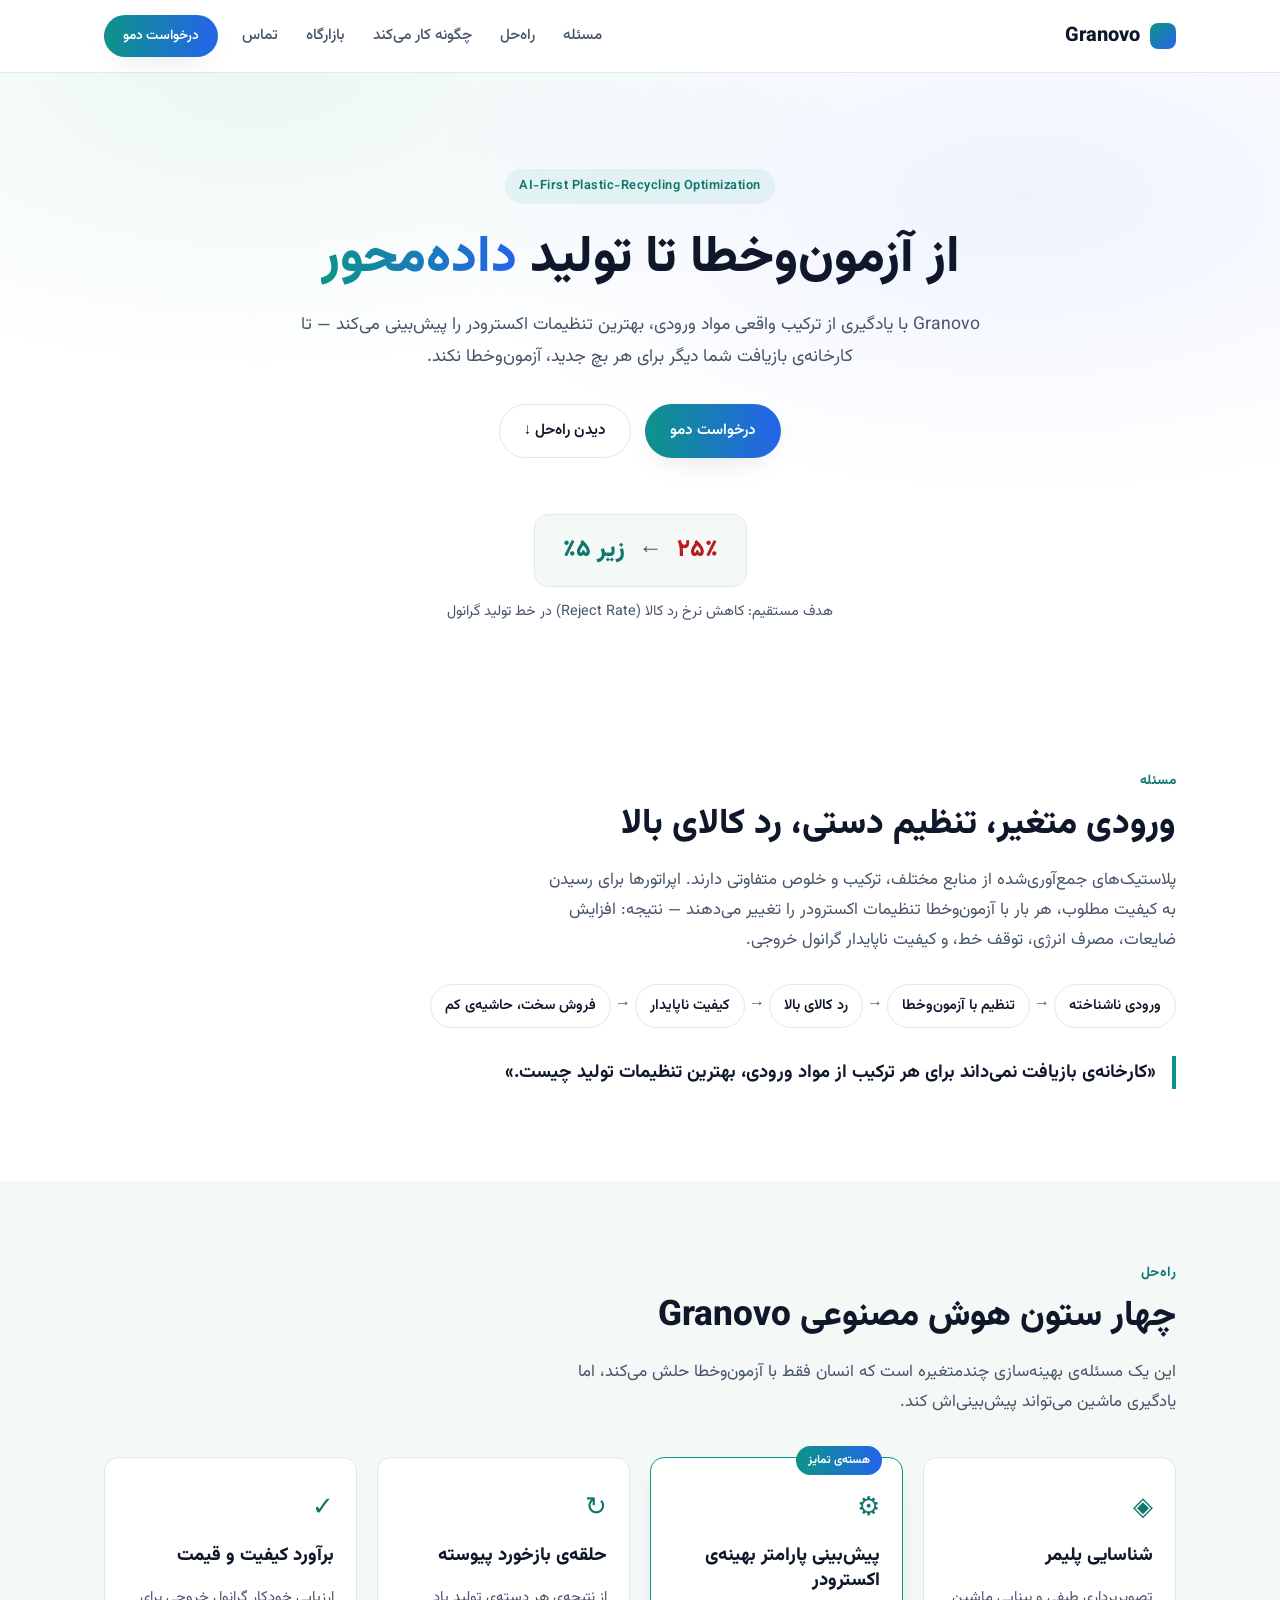
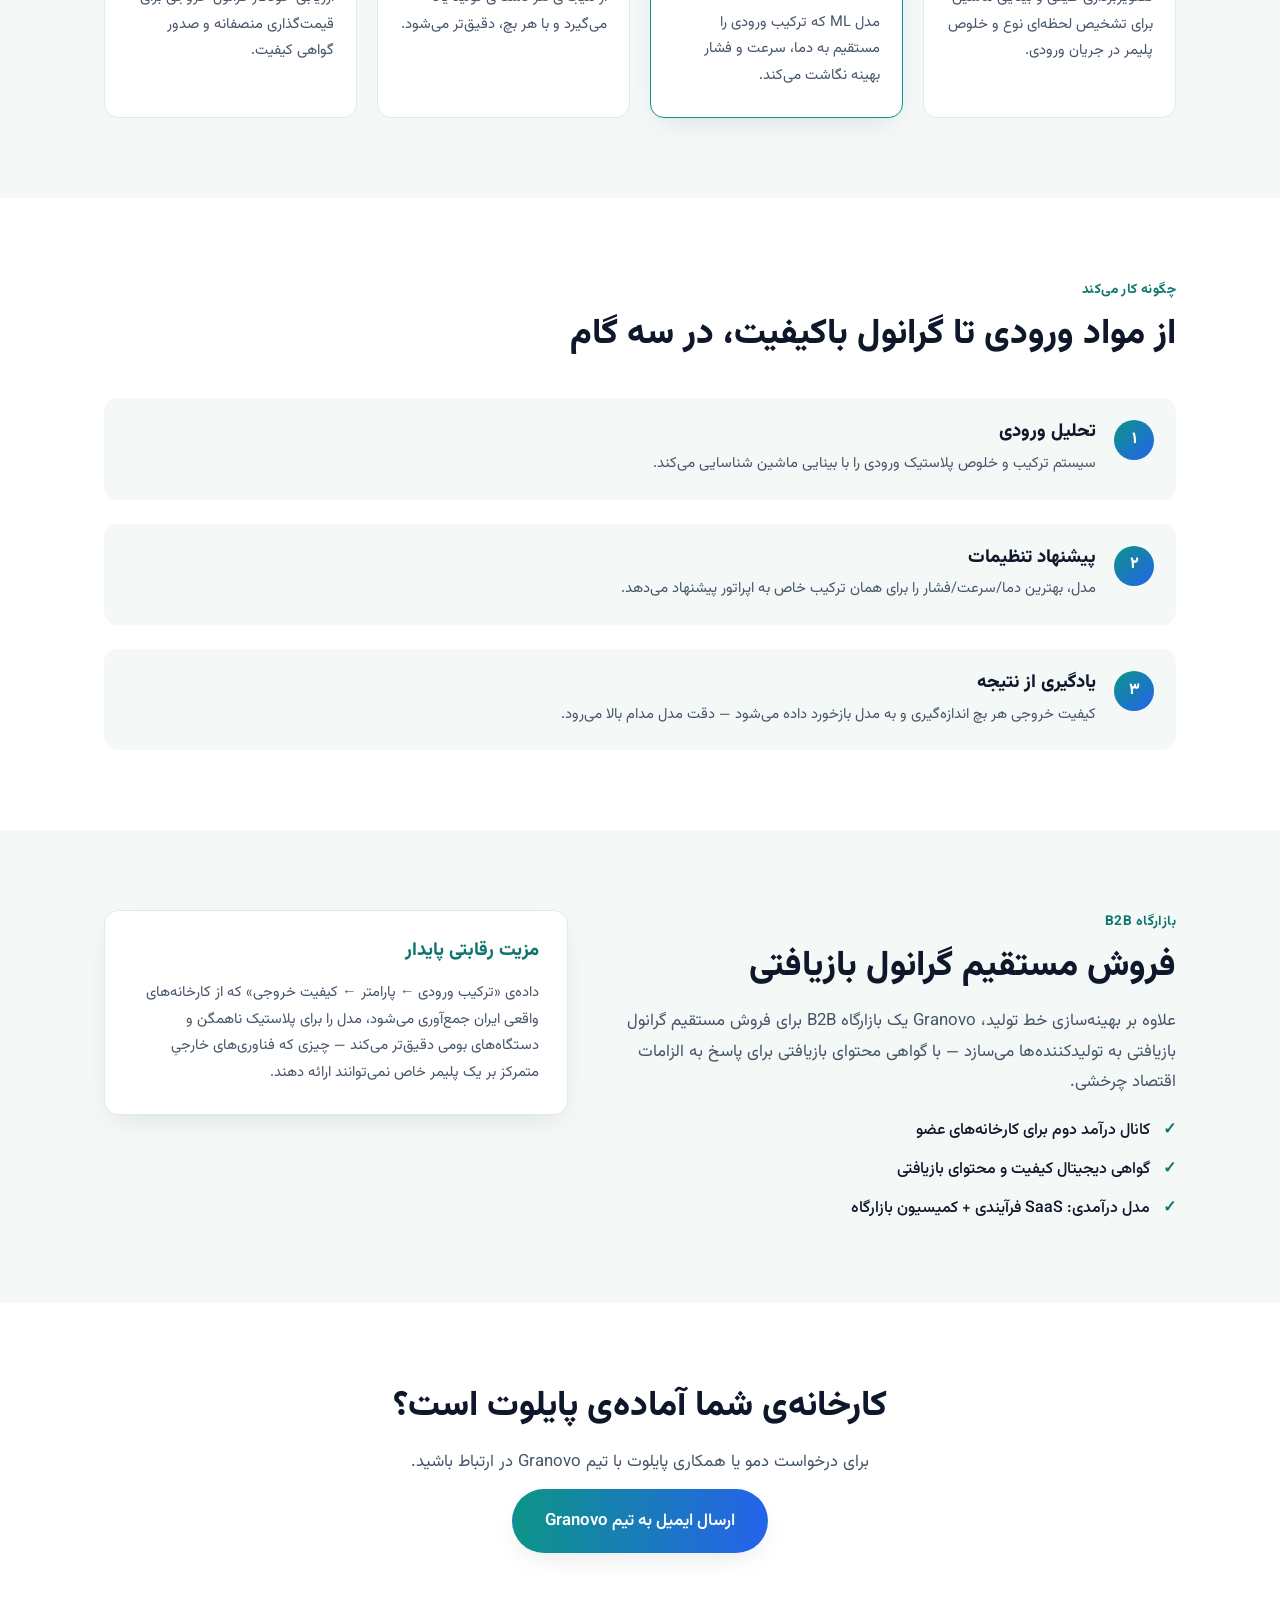
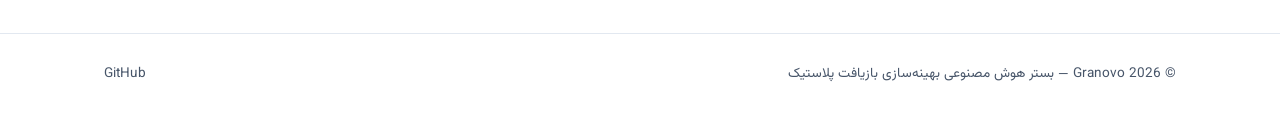
==== landing/index.html @ 6e132113 "Add 4 files" ====
<!DOCTYPE html>
<html lang="fa" dir="rtl">
<head>
<meta charset="UTF-8">
<meta name="viewport" content="width=device-width, initial-scale=1.0">
<title>Granovo — بستر هوش مصنوعی بهینه‌سازی بازیافت پلاستیک</title>
<meta name="description" content="Granovo با هوش مصنوعی، پارامتر بهینه‌ی تولید را برای هر ترکیب ورودی پیش‌بینی می‌کند تا رد کالا از ۲۵٪ به زیر ۵٪ برسد.">
<link rel="preconnect" href="https://fonts.googleapis.com">
<link rel="preconnect" href="https://fonts.gstatic.com" crossorigin>
<link href="https://fonts.googleapis.com/css2?family=Vazirmatn:wght@400;500;600;700;800&display=swap" rel="stylesheet">
<link rel="stylesheet" href="assets/style.css">
</head>
<body>

<header class="site-header">
  <div class="container header-inner">
    <a href="#" class="logo">
      <span class="logo-mark" aria-hidden="true"></span>
      Granovo
    </a>
    <nav class="nav" id="nav">
      <a href="#problem">مسئله</a>
      <a href="#solution">راه‌حل</a>
      <a href="#how">چگونه کار می‌کند</a>
      <a href="#marketplace">بازارگاه</a>
      <a href="#contact">تماس</a>
    </nav>
    <a href="#contact" class="btn btn-primary btn-sm">درخواست دمو</a>
    <button class="nav-toggle" id="navToggle" aria-label="باز کردن منو" aria-expanded="false">
      <span></span><span></span><span></span>
    </button>
  </div>
</header>

<main>

  <!-- Hero -->
  <section class="hero">
    <div class="container hero-inner">
      <p class="eyebrow">AI-First Plastic-Recycling Optimization</p>
      <h1>از آزمون‌وخطا تا تولید <span class="text-gradient">داده‌محور</span></h1>
      <p class="hero-sub">
        Granovo با یادگیری از ترکیب واقعی مواد ورودی، بهترین تنظیمات اکسترودر را پیش‌بینی می‌کند —
        تا کارخانه‌ی بازیافت شما دیگر برای هر بچ جدید، آزمون‌وخطا نکند.
      </p>
      <div class="hero-cta">
        <a href="#contact" class="btn btn-primary">درخواست دمو</a>
        <a href="#solution" class="btn btn-ghost">دیدن راه‌حل ↓</a>
      </div>

      <div class="hero-metric">
        <div class="metric-box">
          <span class="metric-from">۲۵٪</span>
          <span class="metric-arrow">←</span>
          <span class="metric-to">زیر ۵٪</span>
        </div>
        <p>هدف مستقیم: کاهش نرخ رد کالا (Reject Rate) در خط تولید گرانول</p>
      </div>
    </div>
  </section>

  <!-- Problem -->
  <section class="section" id="problem">
    <div class="container">
      <p class="section-eyebrow">مسئله</p>
      <h2>ورودی متغیر، تنظیم دستی، رد کالای بالا</h2>
      <p class="section-lead">
        پلاستیک‌های جمع‌آوری‌شده از منابع مختلف، ترکیب و خلوص متفاوتی دارند. اپراتورها برای رسیدن به
        کیفیت مطلوب، هر بار با آزمون‌وخطا تنظیمات اکسترودر را تغییر می‌دهند — نتیجه: افزایش ضایعات،
        مصرف انرژی، توقف خط، و کیفیت ناپایدار گرانول خروجی.
      </p>
      <div class="loop-diagram">
        <span>ورودی ناشناخته</span>
        <span class="loop-arrow">→</span>
        <span>تنظیم با آزمون‌وخطا</span>
        <span class="loop-arrow">→</span>
        <span>رد کالای بالا</span>
        <span class="loop-arrow">→</span>
        <span>کیفیت ناپایدار</span>
        <span class="loop-arrow">→</span>
        <span>فروش سخت، حاشیه‌ی کم</span>
      </div>
      <p class="problem-statement">
        «کارخانه‌ی بازیافت نمی‌داند برای هر ترکیب از مواد ورودی، بهترین تنظیمات تولید چیست.»
      </p>
    </div>
  </section>

  <!-- Solution / AI Columns -->
  <section class="section section-alt" id="solution">
    <div class="container">
      <p class="section-eyebrow">راه‌حل</p>
      <h2>چهار ستون هوش مصنوعی Granovo</h2>
      <p class="section-lead">
        این یک مسئله‌ی بهینه‌سازی چندمتغیره است که انسان فقط با آزمون‌وخطا حلش می‌کند، اما یادگیری
        ماشین می‌تواند پیش‌بینی‌اش کند.
      </p>

      <div class="cards-grid">
        <div class="card">
          <div class="card-icon" aria-hidden="true">◈</div>
          <h3>شناسایی پلیمر</h3>
          <p>تصویربرداری طیفی و بینایی ماشین برای تشخیص لحظه‌ای نوع و خلوص پلیمر در جریان ورودی.</p>
        </div>
        <div class="card card-highlight">
          <div class="card-badge">هسته‌ی تمایز</div>
          <div class="card-icon" aria-hidden="true">⚙</div>
          <h3>پیش‌بینی پارامتر بهینه‌ی اکسترودر</h3>
          <p>مدل ML که ترکیب ورودی را مستقیم به دما، سرعت و فشار بهینه نگاشت می‌کند.</p>
        </div>
        <div class="card">
          <div class="card-icon" aria-hidden="true">↻</div>
          <h3>حلقه‌ی بازخورد پیوسته</h3>
          <p>از نتیجه‌ی هر دسته‌ی تولید یاد می‌گیرد و با هر بچ، دقیق‌تر می‌شود.</p>
        </div>
        <div class="card">
          <div class="card-icon" aria-hidden="true">✓</div>
          <h3>برآورد کیفیت و قیمت</h3>
          <p>ارزیابی خودکار گرانول خروجی برای قیمت‌گذاری منصفانه و صدور گواهی کیفیت.</p>
        </div>
      </div>
    </div>
  </section>

  <!-- How it works -->
  <section class="section" id="how">
    <div class="container">
      <p class="section-eyebrow">چگونه کار می‌کند</p>
      <h2>از مواد ورودی تا گرانول باکیفیت، در سه گام</h2>

      <ol class="steps">
        <li>
          <span class="step-num">۱</span>
          <div>
            <h3>تحلیل ورودی</h3>
            <p>سیستم ترکیب و خلوص پلاستیک ورودی را با بینایی ماشین شناسایی می‌کند.</p>
          </div>
        </li>
        <li>
          <span class="step-num">۲</span>
          <div>
            <h3>پیشنهاد تنظیمات</h3>
            <p>مدل، بهترین دما/سرعت/فشار را برای همان ترکیب خاص به اپراتور پیشنهاد می‌دهد.</p>
          </div>
        </li>
        <li>
          <span class="step-num">۳</span>
          <div>
            <h3>یادگیری از نتیجه</h3>
            <p>کیفیت خروجی هر بچ اندازه‌گیری و به مدل بازخورد داده می‌شود — دقت مدل مدام بالا می‌رود.</p>
          </div>
        </li>
      </ol>
    </div>
  </section>

  <!-- Marketplace -->
  <section class="section section-alt" id="marketplace">
    <div class="container marketplace-inner">
      <div>
        <p class="section-eyebrow">بازارگاه B2B</p>
        <h2>فروش مستقیم گرانول بازیافتی</h2>
        <p class="section-lead">
          علاوه بر بهینه‌سازی خط تولید، Granovo یک بازارگاه B2B برای فروش مستقیم گرانول بازیافتی
          به تولیدکننده‌ها می‌سازد — با گواهی محتوای بازیافتی برای پاسخ به الزامات اقتصاد چرخشی.
        </p>
        <ul class="check-list">
          <li>کانال درآمد دوم برای کارخانه‌های عضو</li>
          <li>گواهی دیجیتال کیفیت و محتوای بازیافتی</li>
          <li>مدل درآمدی: SaaS فرآیندی + کمیسیون بازارگاه</li>
        </ul>
      </div>
      <div class="moat-box">
        <h3>مزیت رقابتی پایدار</h3>
        <p>
          داده‌ی «ترکیب ورودی ← پارامتر ← کیفیت خروجی» که از کارخانه‌های واقعی ایران جمع‌آوری می‌شود،
          مدل را برای پلاستیک ناهمگن و دستگاه‌های بومی دقیق‌تر می‌کند — چیزی که فناوری‌های خارجیِ
          متمرکز بر یک پلیمر خاص نمی‌توانند ارائه دهند.
        </p>
      </div>
    </div>
  </section>

  <!-- Contact -->
  <section class="section contact" id="contact">
    <div class="container contact-inner">
      <h2>کارخانه‌ی شما آماده‌ی پایلوت است؟</h2>
      <p class="section-lead">برای درخواست دمو یا همکاری پایلوت با تیم Granovo در ارتباط باشید.</p>
      <a href="mailto:hello@granovo.ir" class="btn btn-primary btn-lg">ارسال ایمیل به تیم Granovo</a>
    </div>
  </section>

</main>

<footer class="site-footer">
  <div class="container footer-inner">
    <span>© <span id="year"></span> Granovo — بستر هوش مصنوعی بهینه‌سازی بازیافت پلاستیک</span>
    <a href="https://github.com/massoudsh/Granovo" target="_blank" rel="noopener">GitHub</a>
  </div>
</footer>

<script src="assets/script.js"></script>
</body>
</html>
---- landing/assets/style.css ----
:root {
  --teal: #0d9488;
  --teal-dark: #0f766e;
  --blue: #2563eb;
  --ink: #0f172a;
  --ink-soft: #475569;
  --bg: #ffffff;
  --bg-alt: #f4f8f7;
  --border: #e2e8f0;
  --radius: 14px;
  --max-w: 1120px;
  --shadow: 0 10px 30px -12px rgba(15, 23, 42, 0.15);
}

* { box-sizing: border-box; }

html { scroll-behavior: smooth; }

body {
  margin: 0;
  font-family: "Vazirmatn", Tahoma, sans-serif;
  color: var(--ink);
  background: var(--bg);
  line-height: 1.8;
}

.container {
  max-width: var(--max-w);
  margin: 0 auto;
  padding: 0 24px;
}

h1, h2, h3 { font-weight: 800; line-height: 1.35; margin: 0 0 16px; }
h2 { font-size: clamp(1.6rem, 3vw, 2.2rem); }
h3 { font-size: 1.15rem; }
p { color: var(--ink-soft); margin: 0 0 12px; }

a { color: inherit; text-decoration: none; }

.text-gradient {
  background: linear-gradient(90deg, var(--teal), var(--blue));
  -webkit-background-clip: text;
  background-clip: text;
  color: transparent;
}

/* Buttons */
.btn {
  display: inline-flex;
  align-items: center;
  gap: 8px;
  padding: 12px 24px;
  border-radius: 999px;
  font-weight: 600;
  font-size: 0.95rem;
  transition: transform 0.15s ease, box-shadow 0.15s ease, background 0.15s ease;
  border: 1px solid transparent;
  cursor: pointer;
}
.btn-primary {
  background: linear-gradient(90deg, var(--teal), var(--blue));
  color: #fff;
  box-shadow: var(--shadow);
}
.btn-primary:hover { transform: translateY(-2px); }
.btn-ghost {
  background: transparent;
  color: var(--ink);
  border-color: var(--border);
}
.btn-ghost:hover { background: var(--bg-alt); }
.btn-sm { padding: 8px 18px; font-size: 0.85rem; }
.btn-lg { padding: 16px 32px; font-size: 1.05rem; }

/* Header */
.site-header {
  position: sticky;
  top: 0;
  z-index: 50;
  background: rgba(255,255,255,0.85);
  backdrop-filter: blur(10px);
  border-bottom: 1px solid var(--border);
}
.header-inner {
  display: flex;
  align-items: center;
  gap: 24px;
  height: 72px;
}
.logo {
  display: flex;
  align-items: center;
  gap: 10px;
  font-weight: 800;
  font-size: 1.25rem;
  margin-left: auto;
}
.logo-mark {
  width: 26px;
  height: 26px;
  border-radius: 8px;
  background: linear-gradient(135deg, var(--teal), var(--blue));
  display: inline-block;
}
.nav {
  display: flex;
  gap: 28px;
  margin-right: auto;
}
.nav a { color: var(--ink-soft); font-weight: 500; font-size: 0.95rem; }
.nav a:hover { color: var(--teal-dark); }

.nav-toggle {
  display: none;
  flex-direction: column;
  gap: 5px;
  background: none;
  border: none;
  cursor: pointer;
  padding: 6px;
}
.nav-toggle span {
  width: 22px;
  height: 2px;
  background: var(--ink);
  border-radius: 2px;
}

/* Hero */
.hero {
  padding: 96px 0 64px;
  background:
    radial-gradient(600px 300px at 20% 0%, rgba(13,148,136,0.08), transparent),
    radial-gradient(600px 300px at 80% 20%, rgba(37,99,235,0.08), transparent);
}
.hero-inner { text-align: center; max-width: 760px; }
.eyebrow {
  display: inline-block;
  font-size: 0.8rem;
  letter-spacing: 0.04em;
  color: var(--teal-dark);
  background: rgba(13,148,136,0.08);
  padding: 6px 14px;
  border-radius: 999px;
  margin-bottom: 20px;
  font-weight: 600;
}
.hero h1 { font-size: clamp(2rem, 5vw, 3.2rem); }
.hero-sub { font-size: 1.1rem; margin-bottom: 32px; }
.hero-cta { display: flex; gap: 14px; justify-content: center; flex-wrap: wrap; margin-bottom: 56px; }

.hero-metric { display: flex; flex-direction: column; align-items: center; gap: 12px; }
.metric-box {
  display: flex;
  align-items: center;
  gap: 14px;
  font-weight: 800;
  font-size: 1.5rem;
  padding: 14px 28px;
  border-radius: var(--radius);
  background: var(--bg-alt);
  border: 1px solid var(--border);
}
.metric-from { color: #b91c1c; }
.metric-to { color: var(--teal-dark); }
.metric-arrow { color: var(--ink-soft); font-weight: 400; }
.hero-metric p { font-size: 0.9rem; margin: 0; }

/* Sections */
.section { padding: 80px 0; }
.section-alt { background: var(--bg-alt); }
.section-eyebrow {
  color: var(--teal-dark);
  font-weight: 700;
  font-size: 0.85rem;
  letter-spacing: 0.03em;
  margin-bottom: 8px;
}
.section-lead { max-width: 640px; font-size: 1.05rem; }

/* Problem loop */
.loop-diagram {
  display: flex;
  flex-wrap: wrap;
  gap: 8px 4px;
  align-items: center;
  margin: 28px 0;
  font-weight: 600;
}
.loop-diagram span:not(.loop-arrow) {
  background: #fff;
  border: 1px solid var(--border);
  padding: 8px 14px;
  border-radius: 999px;
  font-size: 0.9rem;
}
.loop-arrow { color: var(--ink-soft); font-weight: 400; }
.problem-statement {
  font-size: 1.15rem;
  font-weight: 700;
  color: var(--ink);
  border-right: 4px solid var(--teal);
  padding-right: 16px;
  margin-top: 24px;
}

/* Cards */
.cards-grid {
  display: grid;
  grid-template-columns: repeat(auto-fit, minmax(230px, 1fr));
  gap: 20px;
  margin-top: 40px;
}
.card {
  position: relative;
  background: #fff;
  border: 1px solid var(--border);
  border-radius: var(--radius);
  padding: 28px 22px;
  transition: transform 0.15s ease, box-shadow 0.15s ease;
}
.card:hover { transform: translateY(-4px); box-shadow: var(--shadow); }
.card-highlight { border-color: var(--teal); box-shadow: var(--shadow); }
.card-badge {
  position: absolute;
  top: -12px;
  right: 20px;
  background: linear-gradient(90deg, var(--teal), var(--blue));
  color: #fff;
  font-size: 0.72rem;
  padding: 4px 12px;
  border-radius: 999px;
  font-weight: 700;
}
.card-icon {
  font-size: 1.6rem;
  color: var(--teal-dark);
  margin-bottom: 12px;
}
.card p { font-size: 0.92rem; margin: 0; }

/* Steps */
.steps {
  list-style: none;
  padding: 0;
  margin: 40px 0 0;
  display: grid;
  gap: 24px;
}
.steps li {
  display: flex;
  gap: 18px;
  align-items: flex-start;
  background: var(--bg-alt);
  padding: 22px;
  border-radius: var(--radius);
}
.step-num {
  flex: none;
  width: 40px;
  height: 40px;
  display: flex;
  align-items: center;
  justify-content: center;
  border-radius: 50%;
  background: linear-gradient(135deg, var(--teal), var(--blue));
  color: #fff;
  font-weight: 800;
}
.steps h3 { margin-bottom: 6px; }
.steps p { margin: 0; font-size: 0.92rem; }

/* Marketplace */
.marketplace-inner {
  display: grid;
  grid-template-columns: 1.1fr 0.9fr;
  gap: 40px;
  align-items: start;
}
.check-list { list-style: none; padding: 0; margin: 20px 0 0; display: grid; gap: 10px; }
.check-list li {
  padding-right: 26px;
  position: relative;
  font-weight: 500;
  color: var(--ink);
}
.check-list li::before {
  content: "✓";
  position: absolute;
  right: 0;
  color: var(--teal-dark);
  font-weight: 800;
}
.moat-box {
  background: #fff;
  border: 1px solid var(--border);
  border-radius: var(--radius);
  padding: 28px;
  box-shadow: var(--shadow);
}
.moat-box h3 { color: var(--teal-dark); }
.moat-box p { font-size: 0.92rem; margin: 0; }

/* Contact */
.contact { text-align: center; }
.contact-inner { max-width: 600px; margin: 0 auto; }

/* Footer */
.site-footer {
  border-top: 1px solid var(--border);
  padding: 28px 0;
}
.footer-inner {
  display: flex;
  justify-content: space-between;
  flex-wrap: wrap;
  gap: 12px;
  font-size: 0.85rem;
  color: var(--ink-soft);
}
.footer-inner a:hover { color: var(--teal-dark); }

/* Responsive */
@media (max-width: 860px) {
  .marketplace-inner { grid-template-columns: 1fr; }
}

@media (max-width: 720px) {
  .nav { display: none; }
  .nav-toggle { display: flex; }
  .header-inner .btn-sm { display: none; }
  .site-header.nav-open .nav {
    display: flex;
    flex-direction: column;
    position: absolute;
    top: 72px;
    right: 0;
    left: 0;
    background: #fff;
    padding: 20px 24px;
    border-bottom: 1px solid var(--border);
  }
}
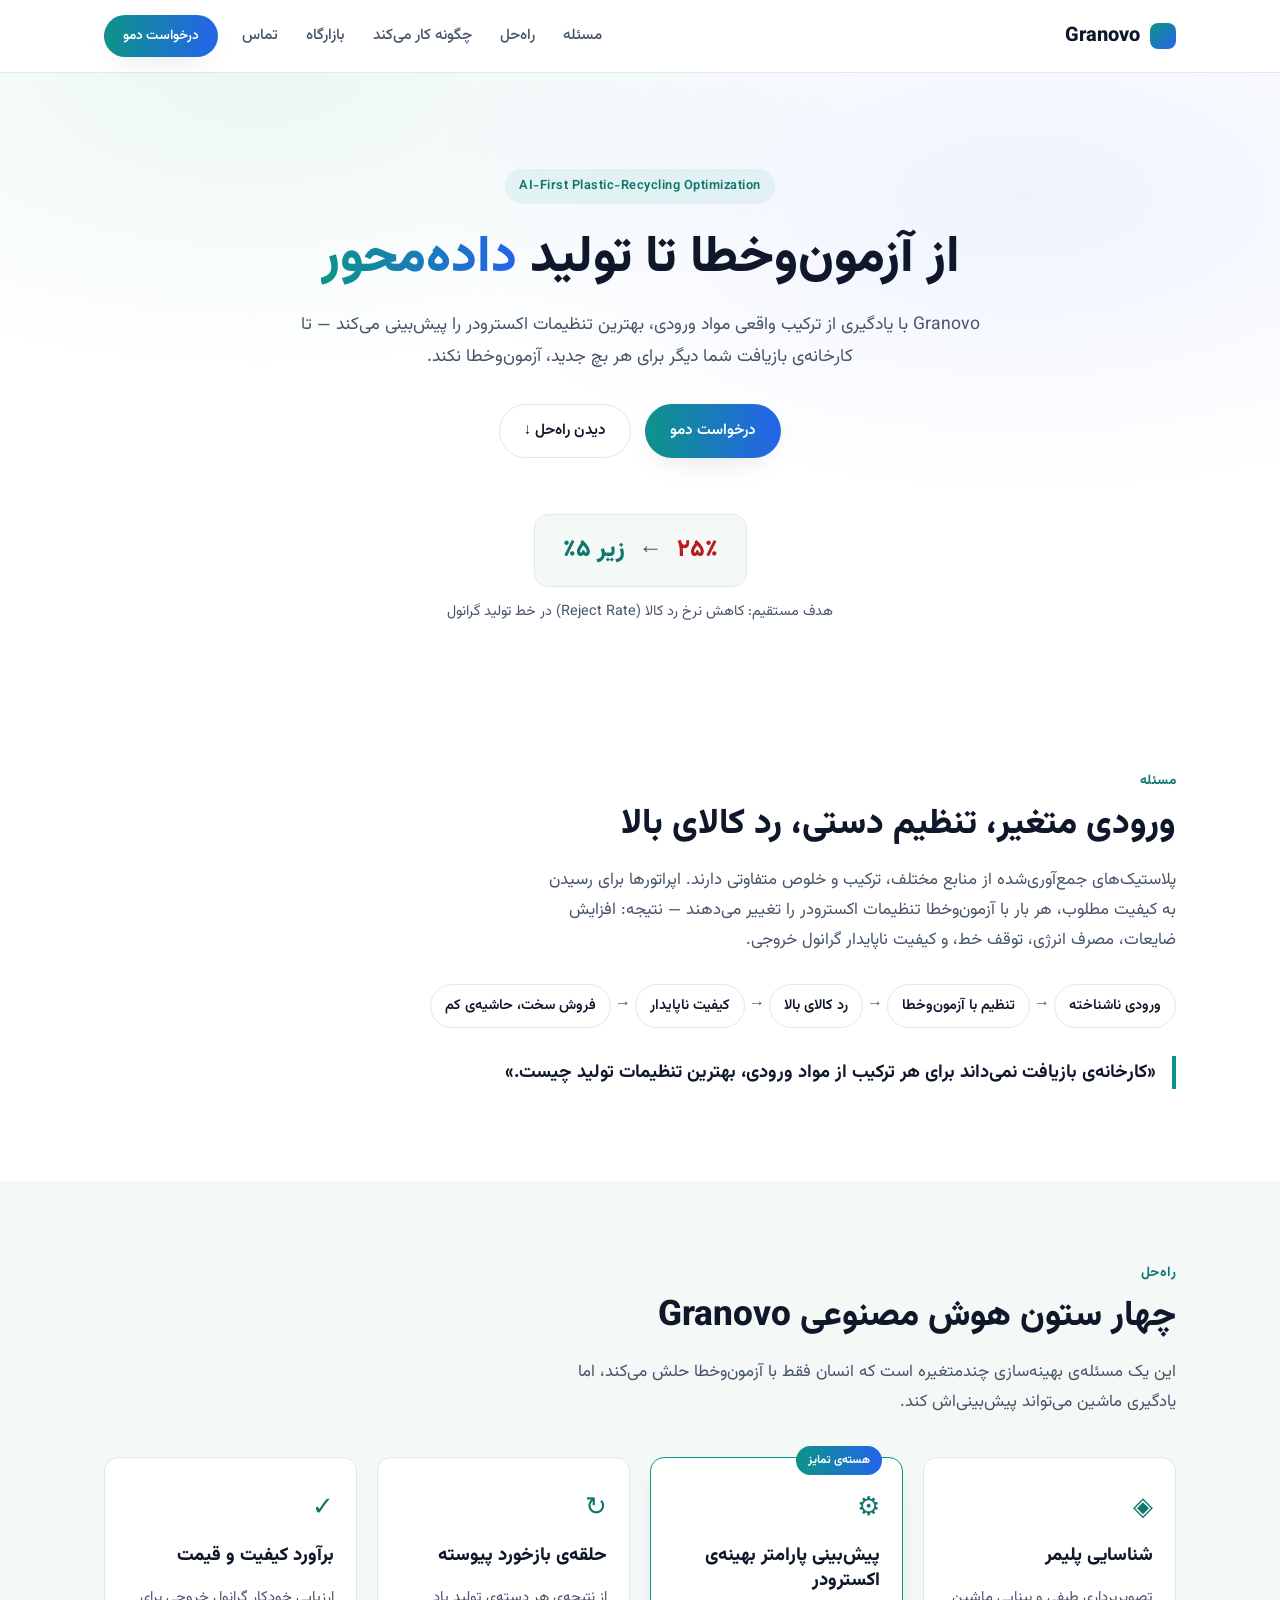
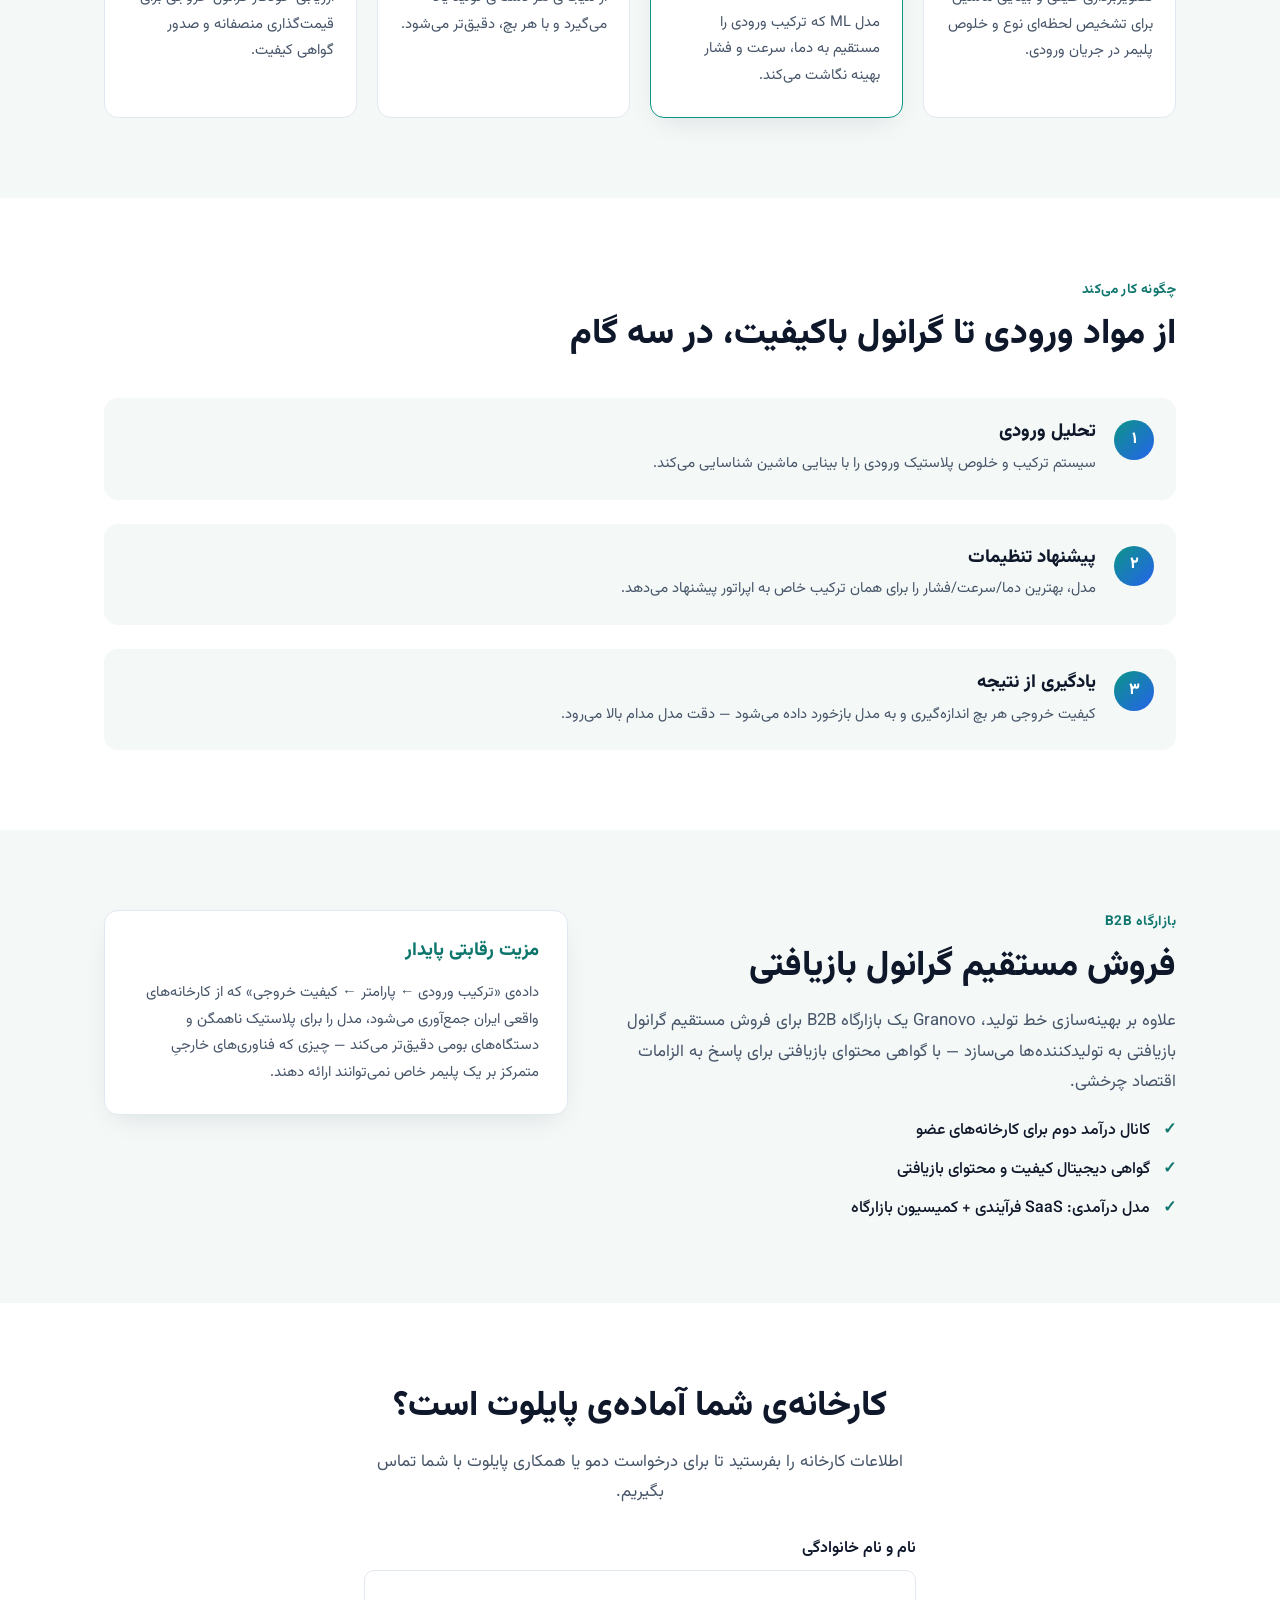
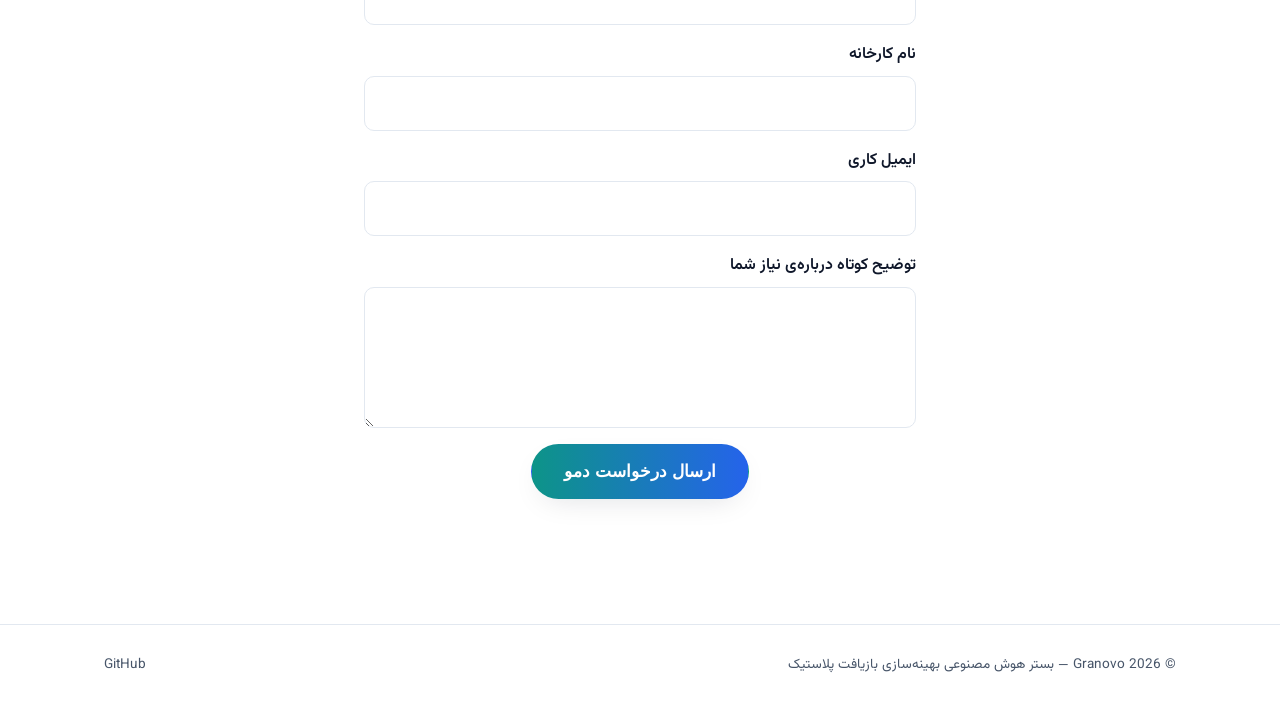
==== commit 8663413b: "feat: add pilot contact flow and technical foundation Add a validated static contact form, document " ====
--- a/landing/index.html
+++ b/landing/index.html
@@ -185,8 +185,27 @@
   <section class="section contact" id="contact">
     <div class="container contact-inner">
       <h2>کارخانه‌ی شما آماده‌ی پایلوت است؟</h2>
-      <p class="section-lead">برای درخواست دمو یا همکاری پایلوت با تیم Granovo در ارتباط باشید.</p>
-      <a href="mailto:hello@granovo.ir" class="btn btn-primary btn-lg">ارسال ایمیل به تیم Granovo</a>
+      <p class="section-lead">اطلاعات کارخانه را بفرستید تا برای درخواست دمو یا همکاری پایلوت با شما تماس بگیریم.</p>
+      <form class="contact-form" id="contactForm">
+        <label>
+          نام و نام خانوادگی
+          <input type="text" name="name" autocomplete="name" required>
+        </label>
+        <label>
+          نام کارخانه
+          <input type="text" name="company" autocomplete="organization" required>
+        </label>
+        <label>
+          ایمیل کاری
+          <input type="email" name="email" autocomplete="email" required>
+        </label>
+        <label>
+          توضیح کوتاه درباره‌ی نیاز شما
+          <textarea name="message" rows="4" required></textarea>
+        </label>
+        <button type="submit" class="btn btn-primary btn-lg">ارسال درخواست دمو</button>
+        <p class="form-status" id="formStatus" role="status" aria-live="polite"></p>
+      </form>
     </div>
   </section>
 
--- a/landing/assets/style.css
+++ b/landing/assets/style.css
@@ -304,6 +304,30 @@
 /* Contact */
 .contact { text-align: center; }
 .contact-inner { max-width: 600px; margin: 0 auto; }
+.contact-form {
+  display: grid;
+  gap: 16px;
+  margin-top: 28px;
+  text-align: right;
+}
+.contact-form label { display: grid; gap: 6px; font-weight: 600; }
+.contact-form input,
+.contact-form textarea {
+  width: 100%;
+  border: 1px solid var(--border);
+  border-radius: 10px;
+  padding: 12px 14px;
+  font: inherit;
+  color: var(--ink);
+  background: #fff;
+}
+.contact-form input:focus,
+.contact-form textarea:focus {
+  outline: 2px solid rgba(13,148,136,0.3);
+  border-color: var(--teal);
+}
+.contact-form .btn { justify-self: center; }
+.form-status { min-height: 1.8em; margin: 0; color: var(--teal-dark); }
 
 /* Footer */
 .site-footer {
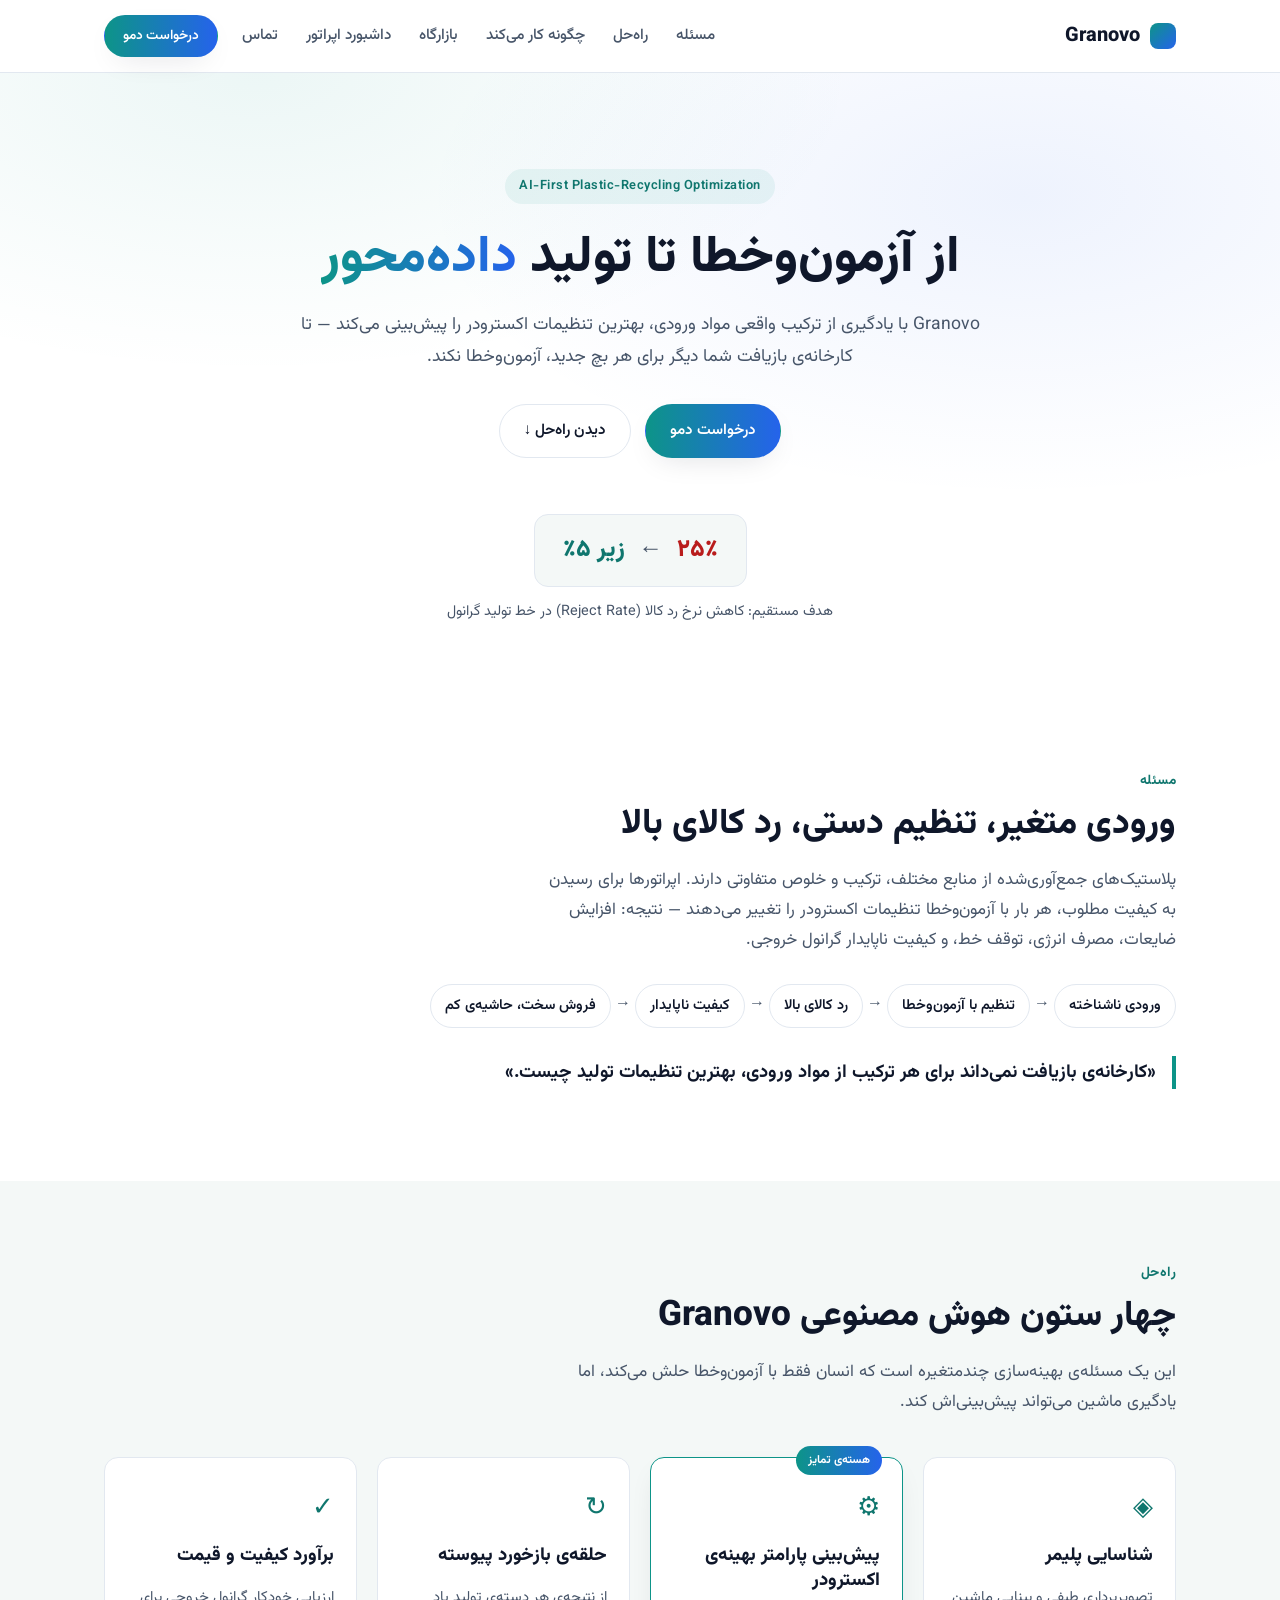
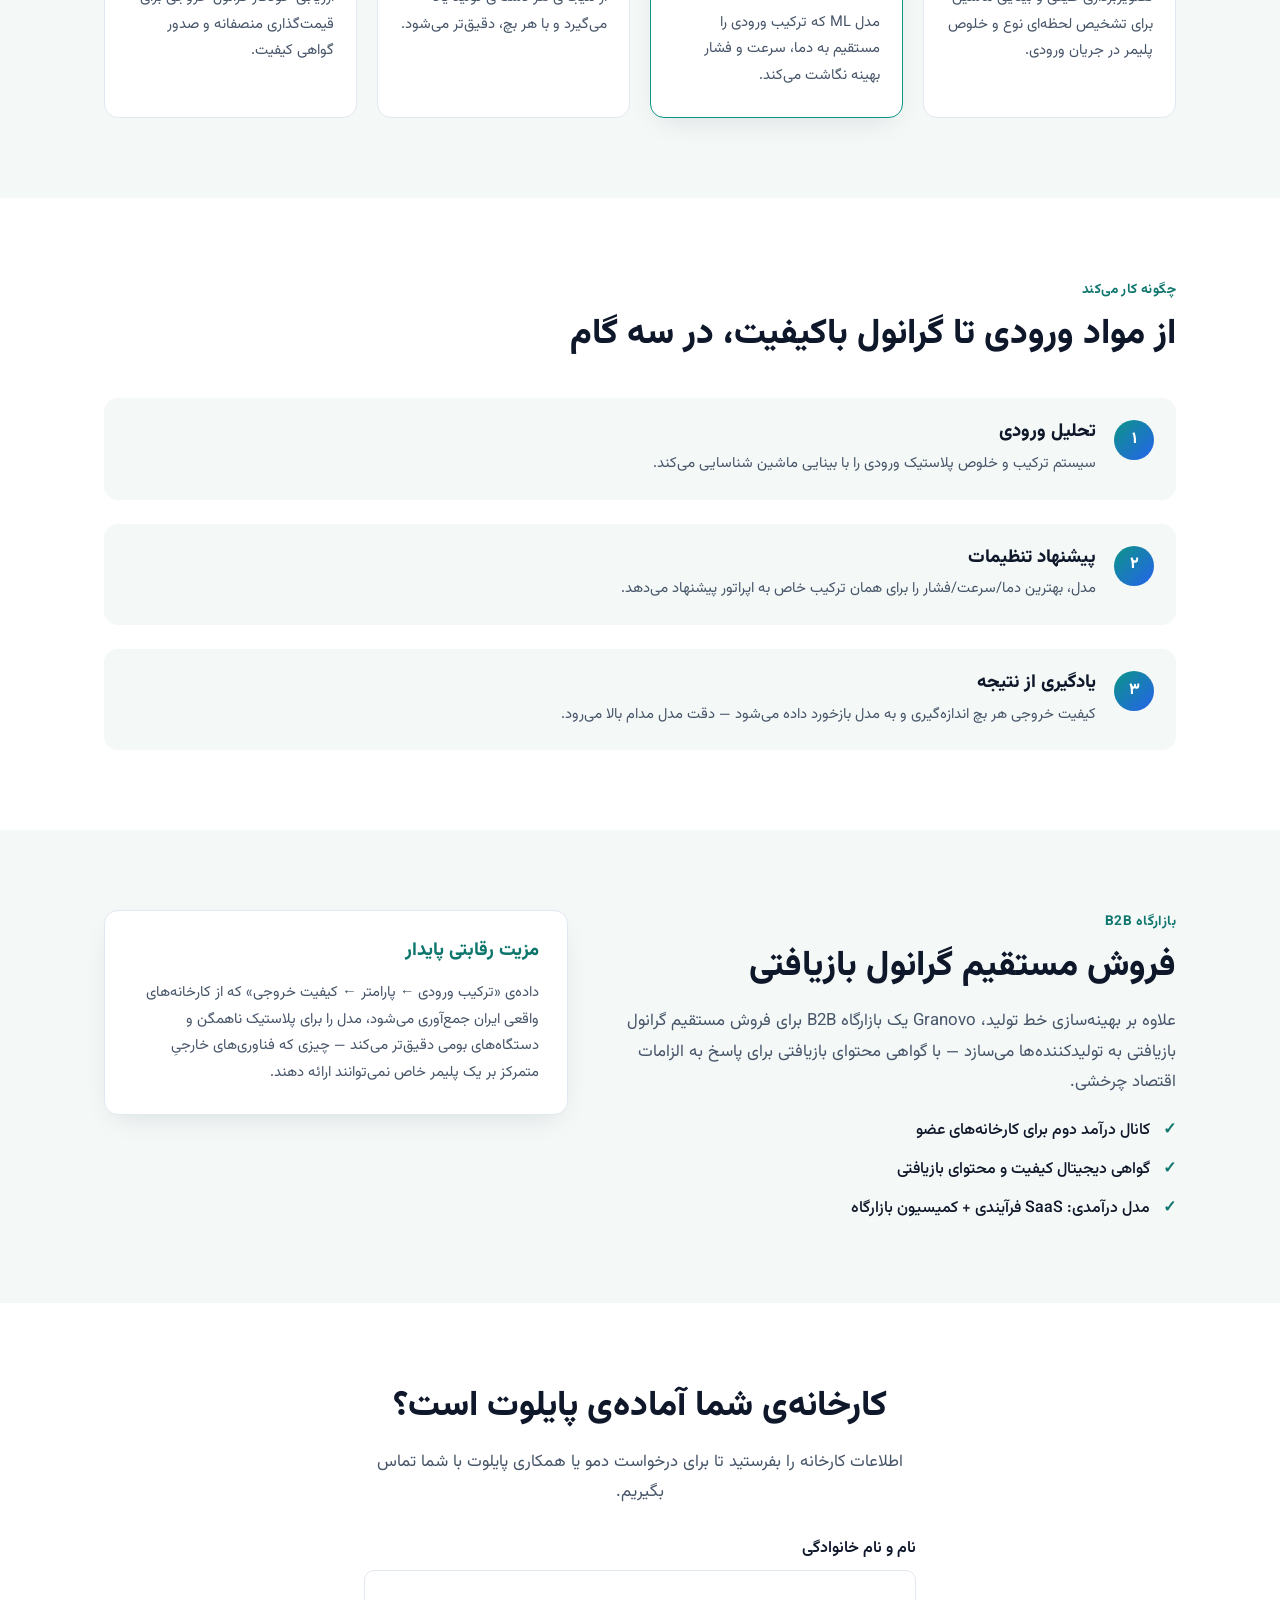
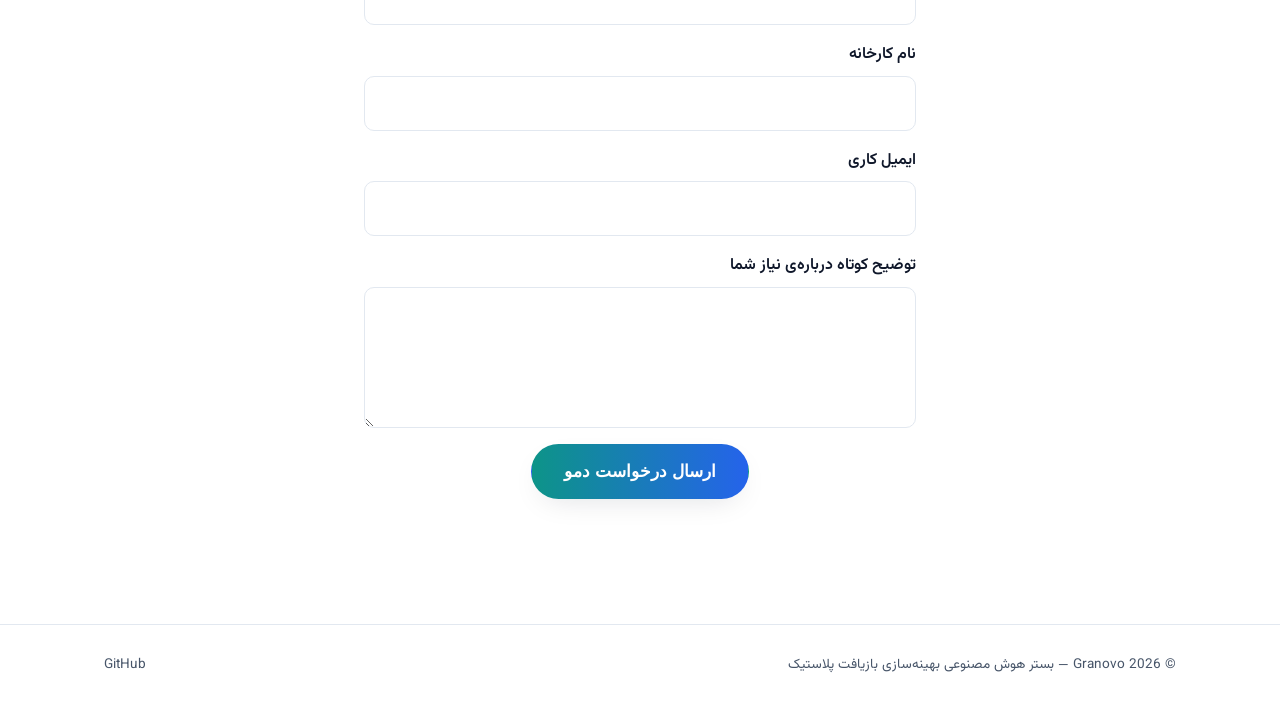
==== commit 9f85b219: "feat: add factory-isolated production pilot workflow Connect batch and CSV collection to operator an" ====
--- a/landing/index.html
+++ b/landing/index.html
@@ -23,6 +23,7 @@
       <a href="#solution">راه‌حل</a>
       <a href="#how">چگونه کار می‌کند</a>
       <a href="#marketplace">بازارگاه</a>
+      <a href="/dashboard/">داشبورد اپراتور</a>
       <a href="#contact">تماس</a>
     </nav>
     <a href="#contact" class="btn btn-primary btn-sm">درخواست دمو</a>
--- a/landing/assets/style.css
+++ b/landing/assets/style.css
@@ -349,7 +349,7 @@
   .marketplace-inner { grid-template-columns: 1fr; }
 }
 
-@media (max-width: 720px) {
+@media (max-width: 1000px) {
   .nav { display: none; }
   .nav-toggle { display: flex; }
   .header-inner .btn-sm { display: none; }
